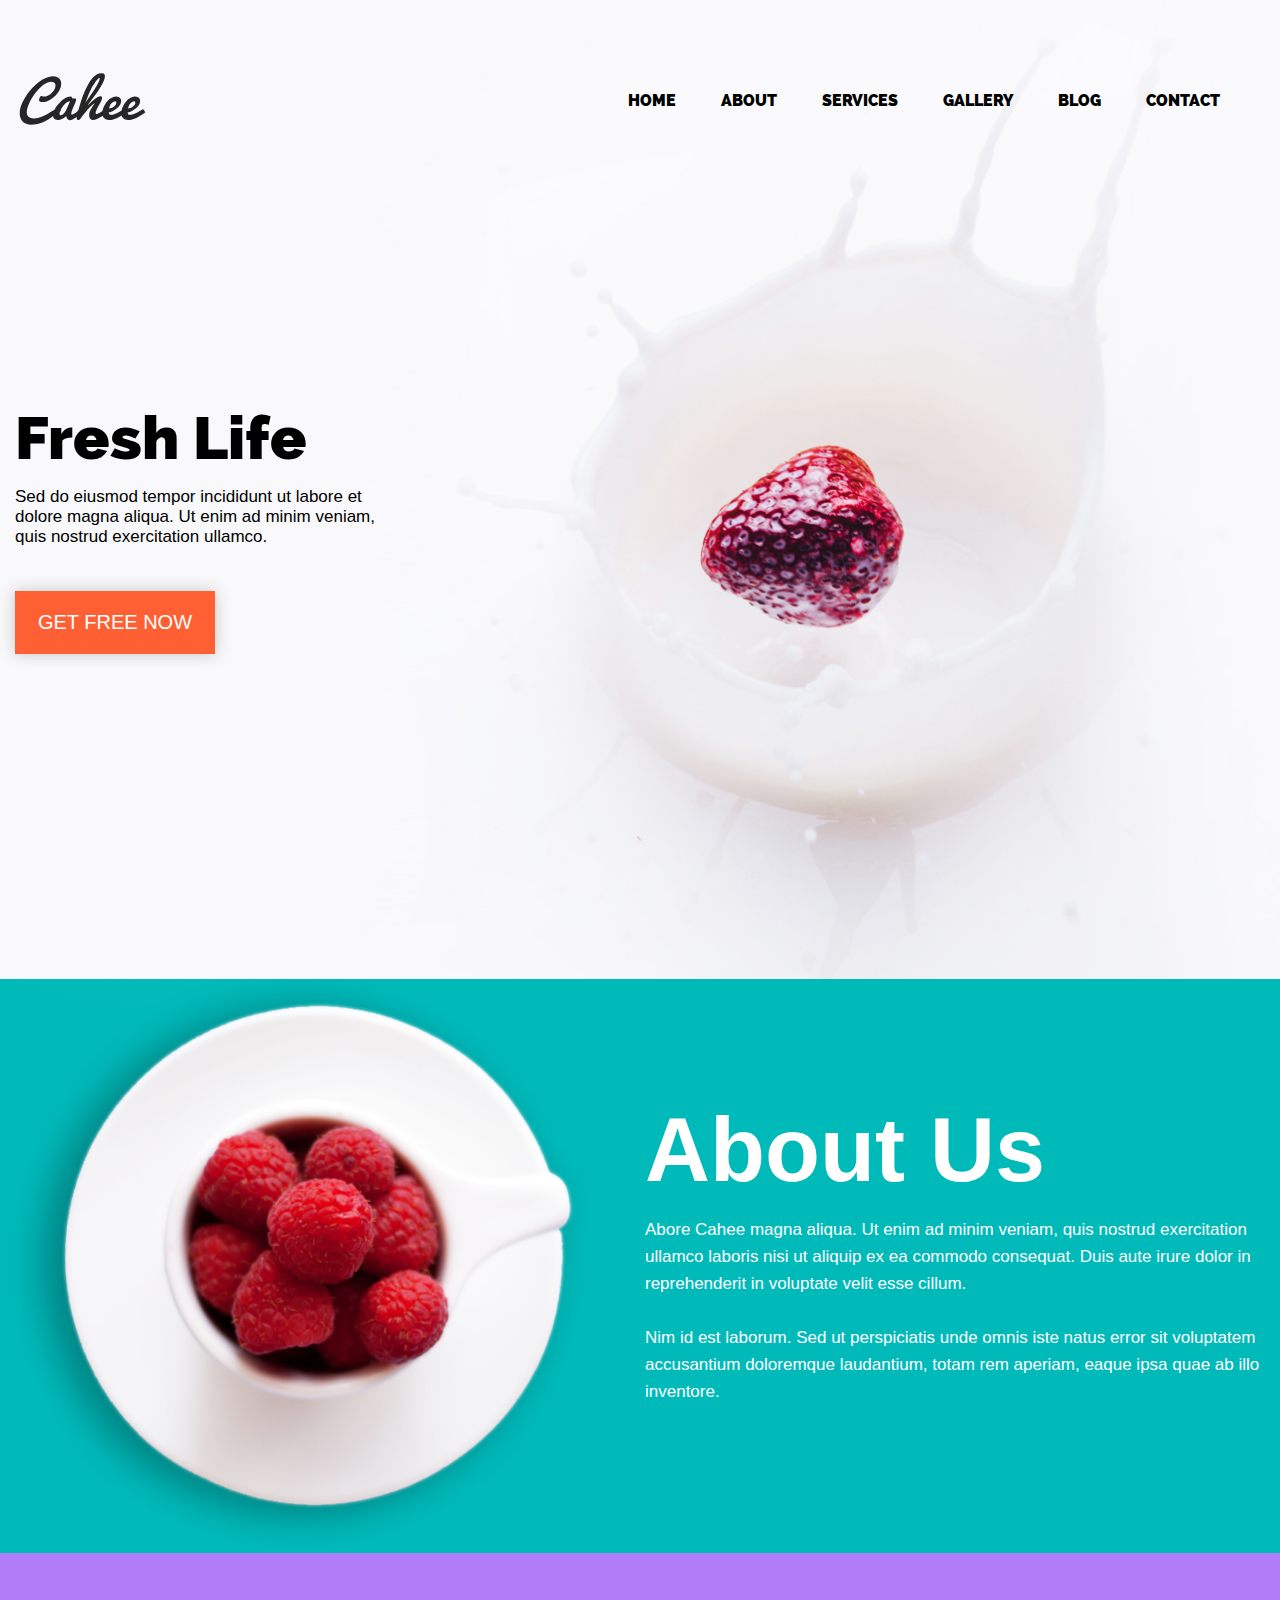
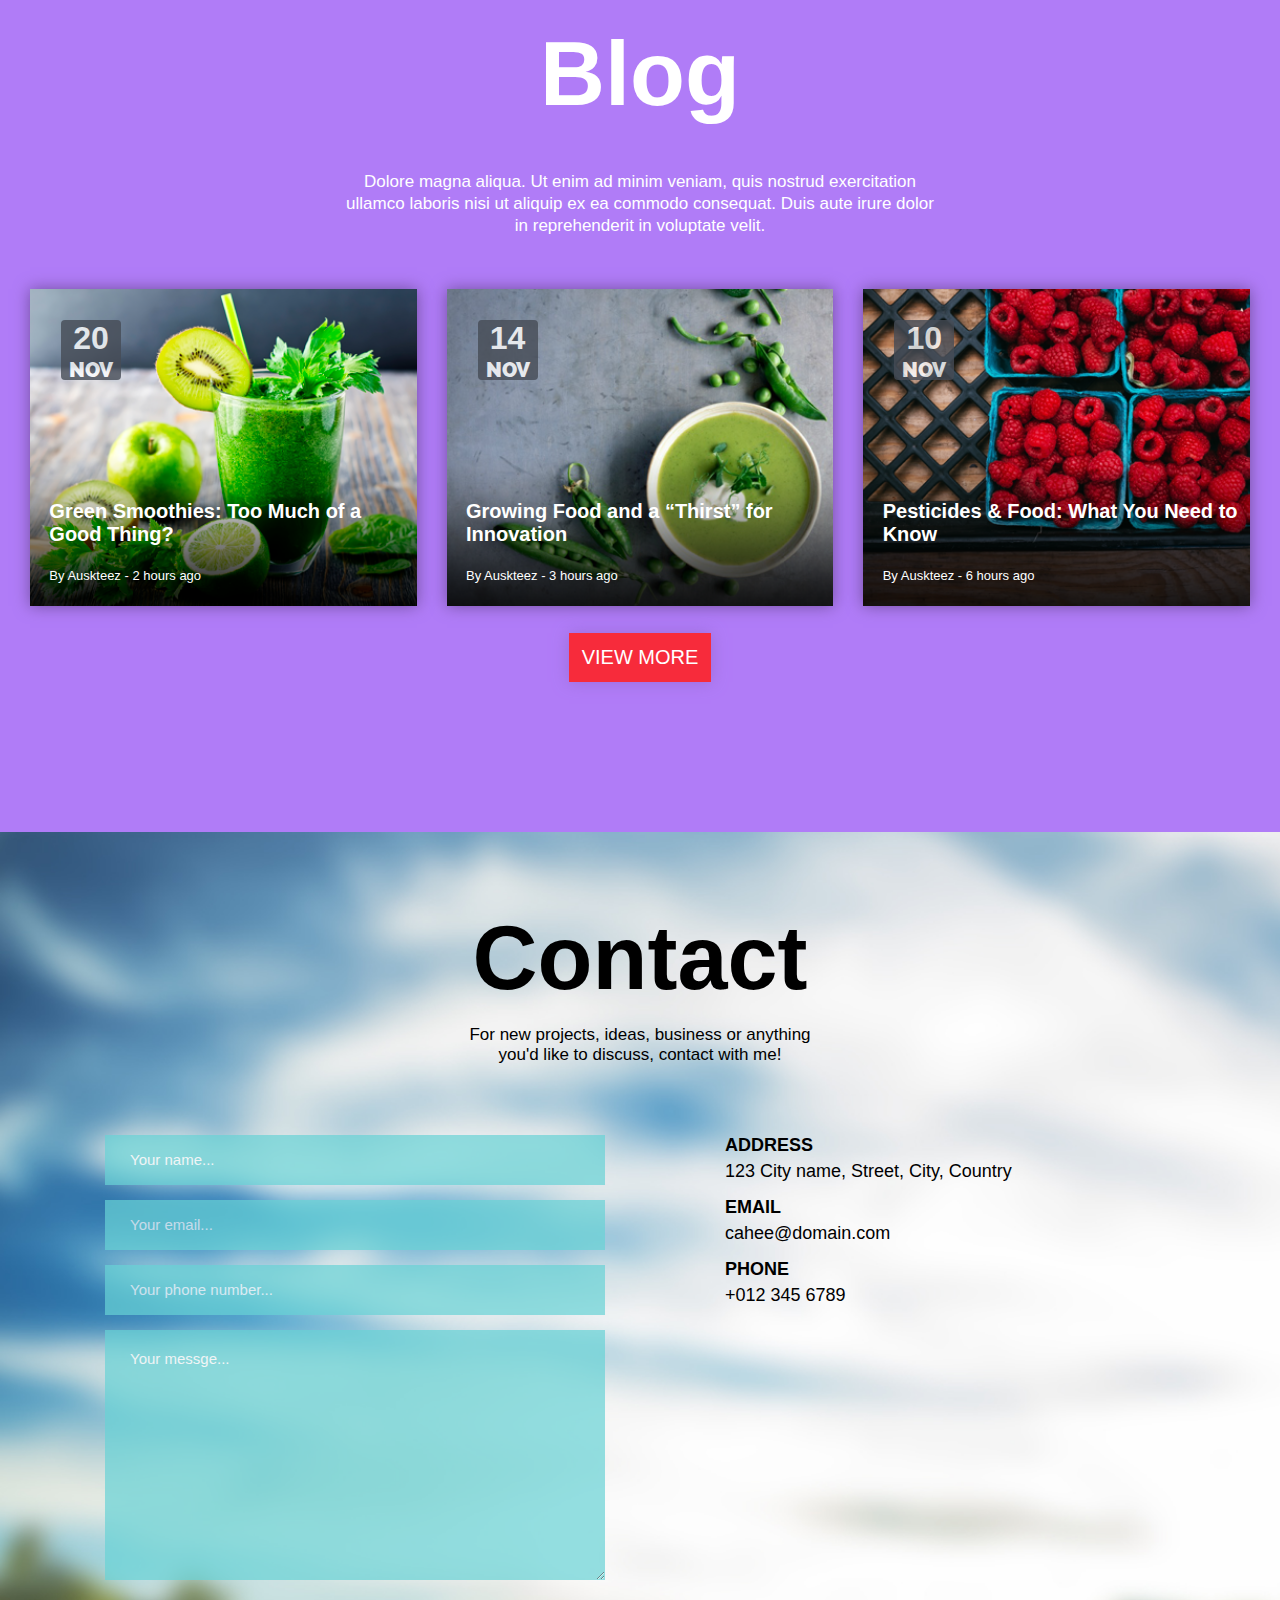
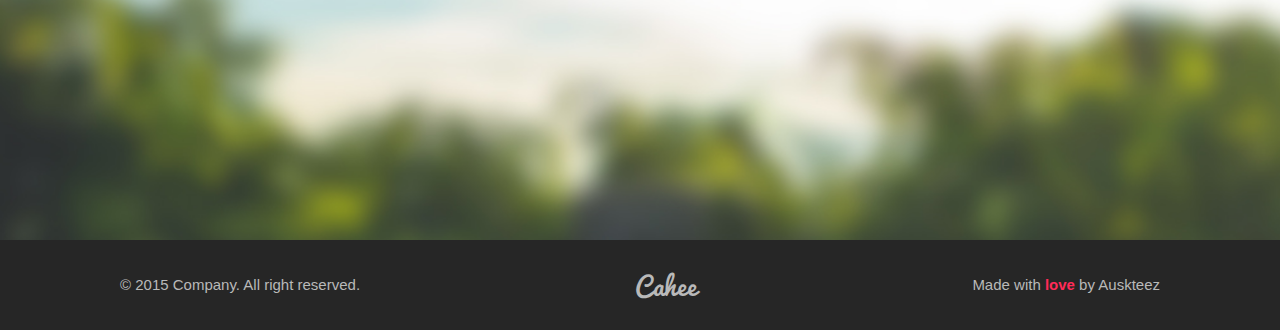
==== test/index.html @ 93c46a6f "add" ====
<!DOCTYPE html>
<html lang="en">

<head>
  <meta charset="UTF-8">
  <meta name="viewport" content="width=device-width, initial-scale=1.0">
  <meta http-equiv="X-UA-Compatible" content="ie=edge">
  <link rel="stylesheet" href="./css/reset.css">
  <link rel="stylesheet" href="./css/media.css">
  <link rel="stylesheet" href="./css/style.css">
  <script src="https://cdnjs.cloudflare.com/ajax/libs/jquery/3.3.1/jquery.min.js"></script>
  <!-- <link rel="stylesheet" href="https://cdnjs.cloudflare.com/ajax/libs/jquery/3.3.1/jquery.min.js"> -->
  <script src="./js/main.js"></script>
  <title>Document</title>
</head>

<body>
  <div class="wrap-all-content">
    <div class="wrap">
      <div class="mainer">
        <header class="header">
          <div class="header__col">
            <div class="logo">
              <a class="logo__link" href="/">
                <span class="logo__title">Cahee</span>
              </a>
            </div>
          </div>
          <div class="header__col header__col--stretch">

            <div class="menu">
              <div class="menu__icon">
                <span class="menu__icon-line" ></span>

              </div>

              <div class="navigation">
                <ul class="navigation__menu ">
                  <a href="" class="navigation__link-close">&#10008;</a>
                  <li class="navigation__item">
                    <a class="navigation__link " href=""> HOME </a>
                  </li>
                  <li class="navigation__item">
                    <a class="navigation__link" href=""> ABOUT </a>
                  </li>
                  <li class="navigation__item">
                    <a class="navigation__link" href=""> SERVICES </a>
                  </li>
                  <li class="navigation__item">
                    <a class="navigation__link" href=""> GALLERY </a>
                  </li>
                  <li class="navigation__item">

                    <a class="navigation__link" href=""> BLOG </a>
                  </li>
                  <li class="navigation__item">
                    <a class="navigation__link navigation__link--fix" href=""> CONTACT </a>
                  </li>
                </ul>

              </div>
            </div>
          </div>
        </header>
        <div class="text">
          <span class="text__title">Fresh Life</span>
          <br>
          <span class="text__content">Sed do eiusmod tempor incididunt ut labore et dolore magna aliqua.
            Ut enim ad minim veniam, quis nostrud exercitation ullamco.</span>
          <br>
          <button class="button">GET FREE NOW</button>
        </div>
      </div>
    </div>
    <div class="footer">
      <div class="mainer mainer--fix">
        <img class="img" src="./img/footer.png" alt="">
        <div class="footer__text">
          <span class="footer__title">About Us</span> <br>
          <span class="footer__content">
            Abore Cahee magna aliqua. Ut enim ad minim veniam, quis nostrud exercitation ullamco laboris nisi ut aliquip
            ex ea commodo consequat. Duis aute irure dolor in reprehenderit in voluptate velit esse cillum.
            <br> <br> Nim id est laborum. Sed ut perspiciatis unde omnis iste natus error sit voluptatem accusantium
            doloremque laudantium, totam rem aperiam, eaque ipsa quae ab illo inventore.
          </span>
        </div>
      </div>
    </div>
    <!--  -->

    <div class="wrap-blog">
      <div class="title-blog">
        Blog
      </div>
      <div class="text-blog">
        Dolore magna aliqua. Ut enim ad minim veniam, quis nostrud exercitation ullamco laboris nisi ut aliquip ex ea
        commodo consequat.
        Duis aute irure dolor in reprehenderit in voluptate velit.
      </div>

      <ul class="mainer-blog">
        <li class="article">
          <div class="data">
            <span>20</span>
            <span class="month">NOV</span>
          </div>

          <div class="title-article">
            Green Smoothies: Too Much of a Good Thing?
            <br>
            <span class="author-blog">By Auskteez - 2 hours ago</span>
          </div>
          <!--  -->
        </li>
        <li class="article">
          <div class="data">
            <span>14</span>
            <span class="month">NOV</span>
          </div>

          <div class="title-article">
            Growing Food and a “Thirst” for Innovation
            <br>
            <span class="author-blog"> By Auskteez - 3 hours ago</span>
          </div>

        </li>
        <li class="article ">
          <div class="data">
            <span>10</span>
            <span class="month">NOV</span>
          </div>

          <div class="title-article">
            Pesticides & Food: What You Need to Know
            <br>
            <span class="author-blog">By Auskteez - 6 hours ago</span>
          </div>
        </li>
      </ul>
    </div>
    <button class="button-blog">VIEW MORE </button>


    <!--  -->
    <div class="bg-contact">
      <header class="header-contact">
        <span class="title-name">Contact</span>
        <br>
        <span class="title-text">For new projects, ideas, business or anything
          you'd like to discuss, contact with me!</span>
      </header>
      <main class="main-contact">
        <form action="#" class="form">
          <input class="form__element" type="text" placeholder="Your name...">
          <input class="form__element" type="email" placeholder="Your email...">
          <input class="form__element" type="text" placeholder="Your phone number..." data-mask="+000 00 000 0000">
          <textarea class="form__element textarea" placeholder="Your messge..."></textarea>
        </form>
        <div class="info-element">
          <div class="content_title">ADDRESS</div>
          <div class="content_info_example">123 City name, Street, City, Country</div>

          <div class="content_title">EMAIL</div>
          <div class="content_info_example">cahee@domain.com</div>

          <div class="content_title">PHONE</div>
          <div class="content_info_example">+012 345 6789</div>
        </div>
      </main>

      <footer class="footer-contact">
        <div class="label">© 2015 Company. All right reserved.</div>
        <div class="logo"><a href="/" class="logo_link">Cahee</a></div>
        <div class="author">Made with <span style="color: #ff2b58; font-weight: bold;">love</span> by Auskteez</div>

      </footer>
    </div>
  </div>

  <script src="https://code.jquery.com/jquery-3.4.1.min.js"
    integrity="sha256-CSXorXvZcTkaix6Yvo6HppcZGetbYMGWSFlBw8HfCJo=" crossorigin="anonymous"></script>
  <script src="./js/jquery.mask.min.js"></script>
</body>

</html>
---- test/css/media.css ----
@media screen and (min-width:1501px){
  
  .main-contact{
    padding-left: 13%;
}
  .info-element{
    padding-left: 30%;
}
.menu__icon{
  display: none;
}
}


@media screen and (max-width:1500px){
  .wrap{
    margin-left: -85px;
}
 
  .header__col--stretch{
    flex-direction: column;
}

.img{
  margin-left: -85px;
}
.footer__text{
  margin-right: 15px;
  margin-bottom: 50px;
}
.header-contact{
  flex-direction: column;
} 

.main-contact{
  margin: 20px;
}
   
  .footer-contact{
    padding: 23px 30px;
}
  .author{
    padding-right: 0;
}
.menu__icon{
  display: none;
}
.navigation__link--fix{
  margin: 0;
}
}
@media screen and (max-width:830px){

.header{
  margin-top: -70px;
}
    .menu__icon{
      display: inline-block;
      position: fixed;
   top: 16px;
      right: 0px;
    }
    .navigation__link--active {
      border-top-color: none;
    }
    .navigation__item{
      height: 40px;
      padding-top: 20px;
      /* border-top: 1px solid; */
    }
   
    .navigation{
      position: fixed;
      display: none;
      top: -5px;
      right: 0;
      /* left: 0; */

      background-color: rgba(0, 0, 0, 0.8);
      z-index: 1000;
    height: 100%;
    }
    
    .navigation__link {
      display: block;
      padding: 10px 0;
      text-align: center;
      color: #ffffff;
      width: 100%;
    }
    .navigation__link--fix{
      margin: 0;
    }
    .navigation__menu{
      flex-direction: column;
      padding: 0;
    margin: 0;
    width: 240px;
    }
  .header__col{
    padding-right: 40px;
}
.menu{
  display: inline-block;
  padding-bottom: 10px;
  padding-top: 10px;
  margin-left: -15px;
}
.menu_state_open .menu__icon{
display: none;
}
.menu__icon-line{
  width: 40px;
  height: 2px;
  background-color: black;
  position: relative;
  display: block;
}
.menu__icon-line:before,
.menu__icon-line:after{
  content: '';
  width: 100%;
  position: absolute;
  height: 9px;
  background-color: #333333;
  right: 0px;
  top: -14px;
  border-radius: 9px;
  opacity: 1;
 

}
.menu__icon-line:after{
  top: auto;
  bottom: -14px;
  
}

.menu_state_open .navigation {
  display: block;  
  height: 100%;
}
      
     
.img{
  height: 60%;
  margin-top: 170px;
}
.footer__text{
  text-align: center;
  margin-left: -50px;
}
.mainer-blog{
  flex-direction: column;
  margin-right: 30px;
}
.content_info_example{
  word-break: break-all;
}

  
  .footer-contact{
    text-align: center;
}
  

.menu_state_open .navigation__link-close{
 color: white;
 font-size: 36px;
 text-decoration: none;
 display: block;
}
}
@media screen and (max-width:500px){
  body{
    width:100%;
}
.mainer--fix{
  flex-direction: column;
  align-items: center;
  height: 100%;
}
.footer__text{
  word-break: break-all;
 text-align: center;
}  
.img{
  height: 25%;
}
.mainer-blog{
  margin-right: 30px;
}

.main-contact{
  flex-direction: column;
  text-align: center;
}
.form{
  padding-right: 50px;
  padding-bottom: 50px;
}
.info-element{
  display: contents;
 
}
.content_title{
  padding-right: 30px;
}

.footer-contact{
  flex-direction: row;
  margin-left:-100px;
}
.title-name{
  word-break: break-all;
}
.logo{
  padding: 0 15px ;
}
.author{
  word-break: initial;
  margin-right: -90px;
}


}
---- test/css/style.css ----
@font-face{
  font-family: 'Raleway-heavy';
  font-style: normal;
  font-weight: normal;
  src: url('../font/Raleway-Heavy.woff'),
  url('../font/raleway.heavy.woff2');
}
@font-face{
  font-family: 'Pacifico';
  font-style: normal;
  font-weight: normal;
  src: url('../font/Pacifico-Regular.woff'),
  url('../font/9119.woff2');
}

.mainer{
  max-width: 1500px;
  margin: 0 auto;

}
.wrap{
  background-image: url(../img/header.jpg);
  background-repeat: no-repeat;
  background-size: cover;
  background-position: center;
  margin-bottom: -20px;
  padding: 0 15px;
  padding-left: 100px;
}

.header{
  display: flex;
  padding: 55px 0 260px 0;
  align-items: center;
  justify-content: space-between;
}


.logo__title{
  font-family: 'Pacifico';
  font-size: 50px;
  font-style: italic;
  font-weight: 300;
  color: #262626;
}
.logo__link{
  text-decoration: none;
}
.logo__title:hover{
  color: hsl(13, 94%, 67%);
}
/* .navigation{
  flex-grow: 1;
} */
/* .navigation__menu{
  list-style: none;
  display: flex;
} */

.navigation__link-close{
  display: none;
}
.navigation__link{
  margin: 0 45px 0 0;
  font-family: 'Raleway-heavy';
  font-size: 16px;
  font-weight: 600;
  text-decoration: none;
  display: inline-block;
  padding: 3px 0;
  border-top: 3px solid  transparent;
}
.navigation__link:hover ,
.navigation__link--active
{
  border-top-color: #ff6033;  
}
.text{
  padding: 0px 0 345px  0px;
}
.text__title{
  font-family: 'Raleway-heavy';
  font-size: 60px;
  display: block;
}
.text__content{
  font-size: 17px;
  font-weight: 300;
  display: block;
  max-width: 370px;
  line-height: 20px;
}
.button{
  width: 200px;
  font-size: 20px;
  font-weight: 300;
  background-color: #ff6033;
  color: white;
  border: 0;
  padding: 20px 0;
  margin-top: 30px;
  box-shadow: 0 0 15px #c7c6c9;
  cursor: pointer;
}
.button:hover{
  background-color: hsl(13, 81%, 34%);
}
.footer{
  background-color: #00baba;
  display: flex; 
}
.mainer--fix{
  display: flex; 
  padding-left: 80px;
}
.img{
  width: 50%;
  margin-right: 50px;
}
.footer__text{ 
  color: white;
  padding-top: 120px;
}
.footer__title{
  font-weight: 600;
  font-size: 90px;
  display: block;
}
.footer__content{
  font-weight: 300;
  line-height: 27px;
  font-size: 17px;
}
/*  */

.wrap-blog{
  padding: 0 15px;
}
.title-blog{
  font-size: 90px; 
  text-align: center; 
  font-weight: bold;
  margin-top: 70px;
  margin-bottom: 45px;
  color: white;
  font-family: 'Raleway', sans-serif;
}
.text-blog{
  font-size: 17px;
  text-align: center;
  font-weight: 300;
  max-width: 600px;
  margin: 0 auto;
  line-height: 22px;
  margin-bottom: 3%;
  color: white;
  font-family: 'Raleway', sans-serif;
}
.mainer-blog{  
  display: flex;
  list-style: none;
  justify-content: space-between;
  padding: 0;
}
.article{
  width: 100%;
  cursor: pointer;
  box-shadow: 0 0 15px #714f9e;
  margin: 15px;
}
.article:nth-child(1){
  background-image: url(../img/img1.png);
  background-repeat: no-repeat;
  background-size: cover;
}
.article:nth-child(2){
  background-image: url(../img/img2.png);
  background-repeat: no-repeat;
  background-size: cover;
}
.article:nth-child(3){
  background-image: url(../img/img3.png);
  background-repeat: no-repeat;
  background-size: cover;
}

.data{
  margin-top: 8%;
  font-size: 32px;
  font-weight: bold;
  background-color: #464c56;
  opacity: 0.8;
  width: 60px;
  height: 60px;
  border-radius: 4px;
  margin-left: 8%;
  text-align: center;
  color: white;
  font-family: 'Raleway', sans-serif;
}
.data .month{
  font-size: 21px;
  font-family: 'Raleway-Heavy';
  display: block;
}
.title-article{
  font-size: 20px;
  font-weight: bold;
  margin-left: 5%;
  margin-top: 31%;
  padding-bottom: 6%;
  color: white;
  font-family: 'Raleway', sans-serif;
}
.author-blog{
  font-weight: 300;
  font-size: 13px;
  display: block;
  color: white;
  font-family: 'Raleway', sans-serif;
  margin-top: 6%;
}

.button-blog{
  font-size: 20px;
  font-weight: 300;
  background-color: #f72b3b;
  border: 0;
  color: white;
  font-family: 'Raleway', sans-serif;
  cursor: pointer;
  box-shadow: 0 0 15px #9b6dd9;
  padding:1%;
  display: block;
  margin: 0 auto 150px auto;
}
.button-blog:hover{
  background-color: hsl(355, 65%, 42%);
}

/*  */
.bg-contact{
  background-image: url(../img/bg.jpg);
  background-size: cover;
  background-repeat: no-repeat; 
}

.header-contact{
  text-align: center;
  padding-top: 75px;
}
.header-contact .title-name{
  font-weight: bold;
  font-size: 90px;  
}
.header-contact .title-text{
  font-weight: 300;  
  font-size: 17px;
  max-width: 346px;
  display: inline-block;
  margin: 15px 0 50px 0;
}
.main-contact{
  display: flex; 
  justify-content: space-around;
}
.info-element{
  width:calc(50% - 120px) ;
  margin-left: 50px;
}
.form{
  max-width: 500px;
  margin-left: 50px;
}
input[type="email"]:invalid{
  background-color: #6dffb6;
}
.form__element{
  width: 100%;
  height: 50px;
  background-color: #68d3d6;
  opacity: 0.7;
  border: none;
  margin-bottom: 15px;
  color: white;
  font-size: 15px;
  font-weight: 300;
  outline: none;
  border-left: 5px solid #68d3d6;
  box-sizing: border-box;
  padding-left: 20px;
  cursor: pointer;
}
.form__element:focus{  
  border-left: 5px solid #355b82;
  opacity: 1;
  background-color: #00c4c4;
}
.form__element::placeholder{
  color: white;
}

.textarea{
  height: 250px;
  resize: vertical;
  padding-top: 20px; 
}
.content_title{
  font-weight: bold;
  text-transform: uppercase;
  font-size: 18px;
  padding-bottom: 5px;  
}
.content_info_example{
  font-size: 18px;
  padding-bottom: 15px;
}
.footer-contact{
  background-color: #262626;
  padding: 23px 120px 23px 120px;
  display: flex;
  align-items: center;
  justify-content: center;
  margin-top: 242px;
}
 
.label{
  float:left;
  margin-right: auto;
  padding: 0;
  font-weight: 300;
  font-size: 15px;
  color: #b9b9b9; 
}
.logo{
  text-align: center;
  cursor: pointer;
}
.logo_link{
  font-size: 25px;
  font-family: 'Pacifico', cursive;
  color: #b9b9b9;
  text-decoration: none;
}
.logo_link:hover{
  color: #00c4c4;
}
.author{
  float: right;
  margin-left: auto;
  font-weight: 300;
  font-size: 15px;
  color: #b9b9b9;
 }
/*  */
.menu {
  text-align: right;
}

.menu__icon {
 /* display: none; */
 width: 45px;
 height: 35px;
 /* position: relative; */
 cursor: pointer;
}

.navigation__menu{
  list-style: none;
    display: flex;
    justify-content: flex-end;
}


.menu__icon-line {
display: block;
position: absolute;
height: 9px;
width: 100%;
background: #333333;
border-radius: 9px;
opacity: 1;
left: 0;
transform: rotate(0deg);
transition: .25s ease-in-out;
}

.navigation__link:hover {
  text-decoration: none;
}
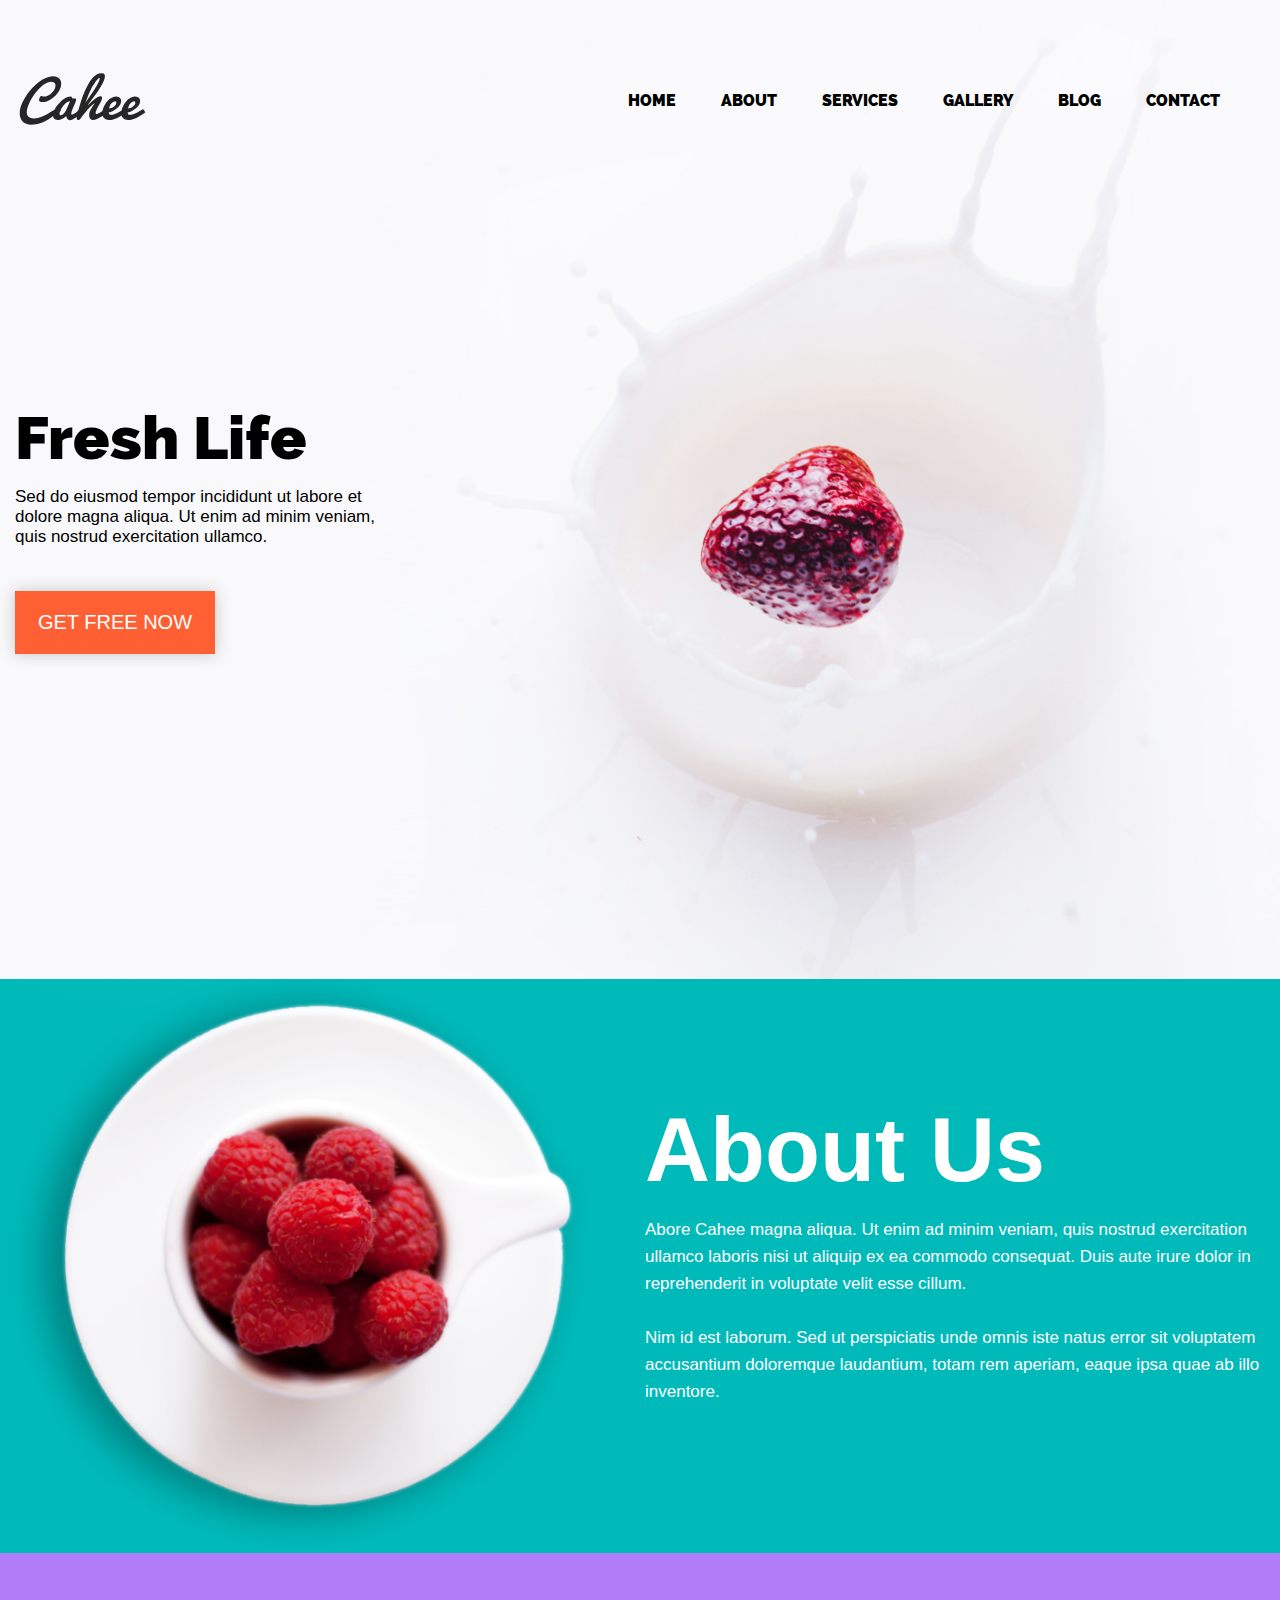
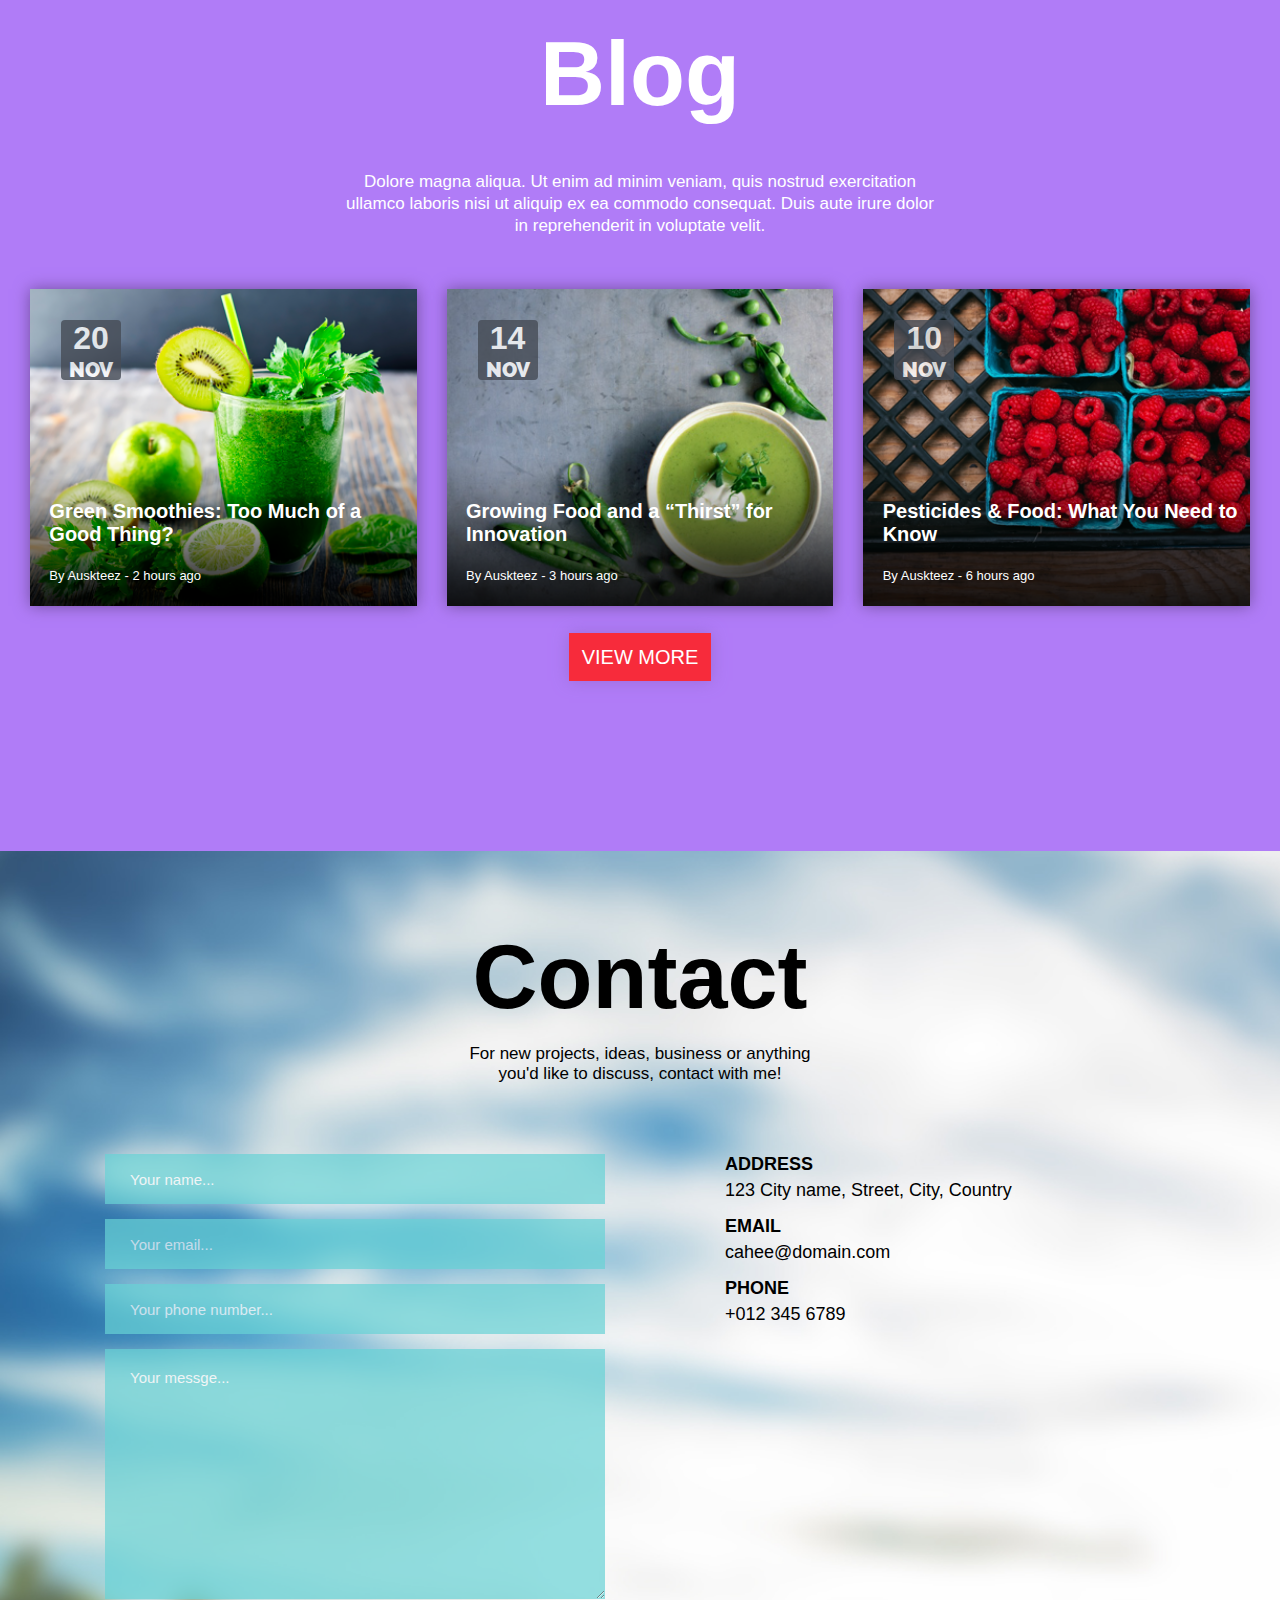
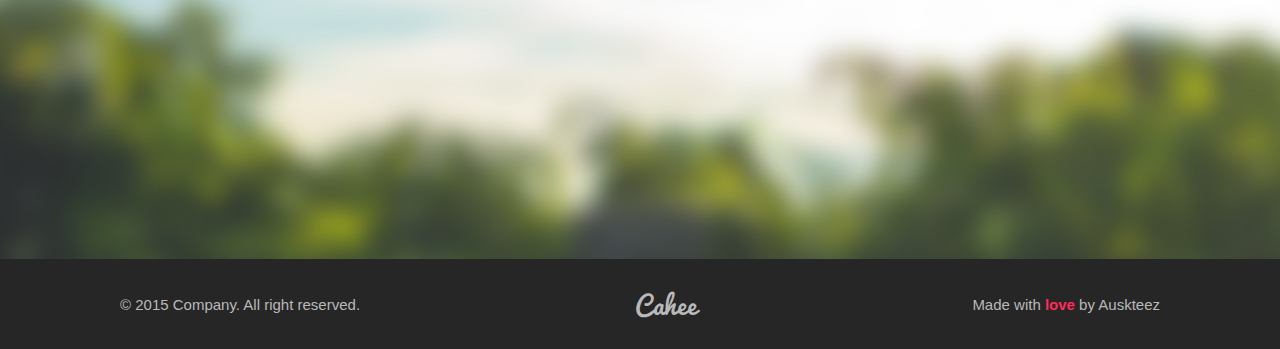
==== commit 2e92cb0e: "fix" ====
--- a/test/index.html
+++ b/test/index.html
@@ -15,7 +15,7 @@
 </head>
 
 <body>
-  <div class="wrap-all-content">
+ 
     <div class="wrap">
       <div class="mainer">
         <header class="header">
@@ -138,8 +138,9 @@
           </div>
         </li>
       </ul>
+      <button class="button-blog">VIEW MORE </button>
     </div>
-    <button class="button-blog">VIEW MORE </button>
+   
 
 
     <!--  -->
@@ -176,7 +177,7 @@
 
       </footer>
     </div>
-  </div>
+  
 
   <script src="https://code.jquery.com/jquery-3.4.1.min.js"
     integrity="sha256-CSXorXvZcTkaix6Yvo6HppcZGetbYMGWSFlBw8HfCJo=" crossorigin="anonymous"></script>
--- a/test/css/media.css
+++ b/test/css/media.css
@@ -1,26 +1,31 @@
 @media screen and (min-width:1501px){
-  
-  .main-contact{
-    padding-left: 13%;
-}
-  .info-element{
-    padding-left: 30%;
-}
 .menu__icon{
   display: none;
 }
+.main-contact{
+  padding-left: 13%;
+}
+.info-element{
+  padding-left: 30%;
+}
+
 }
 
 
 @media screen and (max-width:1500px){
-  .wrap{
-    margin-left: -85px;
-}
- 
-  .header__col--stretch{
-    flex-direction: column;
-}
-
+.wrap{
+  margin-left: -85px;
+}
+ 
+.header__col--stretch{
+  flex-direction: column;
+}
+.menu__icon{
+  display: none;
+}
+.navigation__link--fix{
+  margin: 0;
+}
 .img{
   margin-left: -85px;
 }
@@ -36,69 +41,21 @@
   margin: 20px;
 }
    
-  .footer-contact{
-    padding: 23px 30px;
-}
-  .author{
-    padding-right: 0;
-}
-.menu__icon{
-  display: none;
-}
-.navigation__link--fix{
-  margin: 0;
-}
+.footer-contact{
+  padding: 23px 30px;
+}
+.author{
+  padding-right: 0;
+}
+
 }
 @media screen and (max-width:830px){
 
 .header{
   margin-top: -70px;
 }
-    .menu__icon{
-      display: inline-block;
-      position: fixed;
-   top: 16px;
-      right: 0px;
-    }
-    .navigation__link--active {
-      border-top-color: none;
-    }
-    .navigation__item{
-      height: 40px;
-      padding-top: 20px;
-      /* border-top: 1px solid; */
-    }
-   
-    .navigation{
-      position: fixed;
-      display: none;
-      top: -5px;
-      right: 0;
-      /* left: 0; */
-
-      background-color: rgba(0, 0, 0, 0.8);
-      z-index: 1000;
-    height: 100%;
-    }
-    
-    .navigation__link {
-      display: block;
-      padding: 10px 0;
-      text-align: center;
-      color: #ffffff;
-      width: 100%;
-    }
-    .navigation__link--fix{
-      margin: 0;
-    }
-    .navigation__menu{
-      flex-direction: column;
-      padding: 0;
-    margin: 0;
-    width: 240px;
-    }
-  .header__col{
-    padding-right: 40px;
+.header__col{
+  padding-right: 40px;
 }
 .menu{
   display: inline-block;
@@ -106,8 +63,14 @@
   padding-top: 10px;
   margin-left: -15px;
 }
+.menu__icon{
+  display: inline-block;
+  position: fixed;
+  top: 16px;
+  right: 0px;
+}
 .menu_state_open .menu__icon{
-display: none;
+  display: none;
 }
 .menu__icon-line{
   width: 40px;
@@ -135,12 +98,57 @@
   bottom: -14px;
   
 }
-
+  
+.navigation{
+  position: fixed;
+  display: none;
+  top: -5px;
+  right: 0;
+  background-color: rgba(0, 0, 0, 0.8);
+  z-index: 1000;
+  height: 100%;
+  padding-bottom: 5px;
+}
 .menu_state_open .navigation {
   display: block;  
   height: 100%;
 }
-      
+.navigation__menu{
+  flex-direction: column;
+  padding: 0;
+  margin: 0;
+  width: 240px;
+}
+.menu_state_open .navigation__link-close{
+  color: white;
+  font-size: 36px;
+  text-decoration: none;
+  display: block;
+}   
+.navigation__item{
+  height: 40px;
+  padding-top: 20px;
+      /* border-top: 1px solid; */
+}
+.navigation__link {
+  display: block;
+  padding: 10px 0;
+  text-align: center;
+  color: #ffffff;
+  width: 100%;
+  height: 100%;
+}
+.navigation__link--fix{
+  margin: 0;
+}
+    
+
+
+/* .navigation__link--active {
+  border-top-color: none;
+} */
+
+ 
      
 .img{
   height: 60%;
@@ -159,21 +167,16 @@
 }
 
   
-  .footer-contact{
+.footer-contact{
     text-align: center;
 }
   
 
-.menu_state_open .navigation__link-close{
- color: white;
- font-size: 36px;
- text-decoration: none;
- display: block;
-}
+
 }
 @media screen and (max-width:500px){
-  body{
-    width:100%;
+body{
+   width:100%;
 }
 .mainer--fix{
   flex-direction: column;
@@ -182,10 +185,11 @@
 }
 .footer__text{
   word-break: break-all;
- text-align: center;
+  text-align: center;
 }  
 .img{
   height: 25%;
+  margin: 0;
 }
 .mainer-blog{
   margin-right: 30px;
--- a/test/css/style.css
+++ b/test/css/style.css
@@ -134,13 +134,15 @@
 /*  */
 
 .wrap-blog{
+  background: #b07cf7;
   padding: 0 15px;
+  padding-bottom: 20px;
 }
 .title-blog{
   font-size: 90px; 
   text-align: center; 
   font-weight: bold;
-  margin-top: 70px;
+  padding-top: 70px;
   margin-bottom: 45px;
   color: white;
   font-family: 'Raleway', sans-serif;
